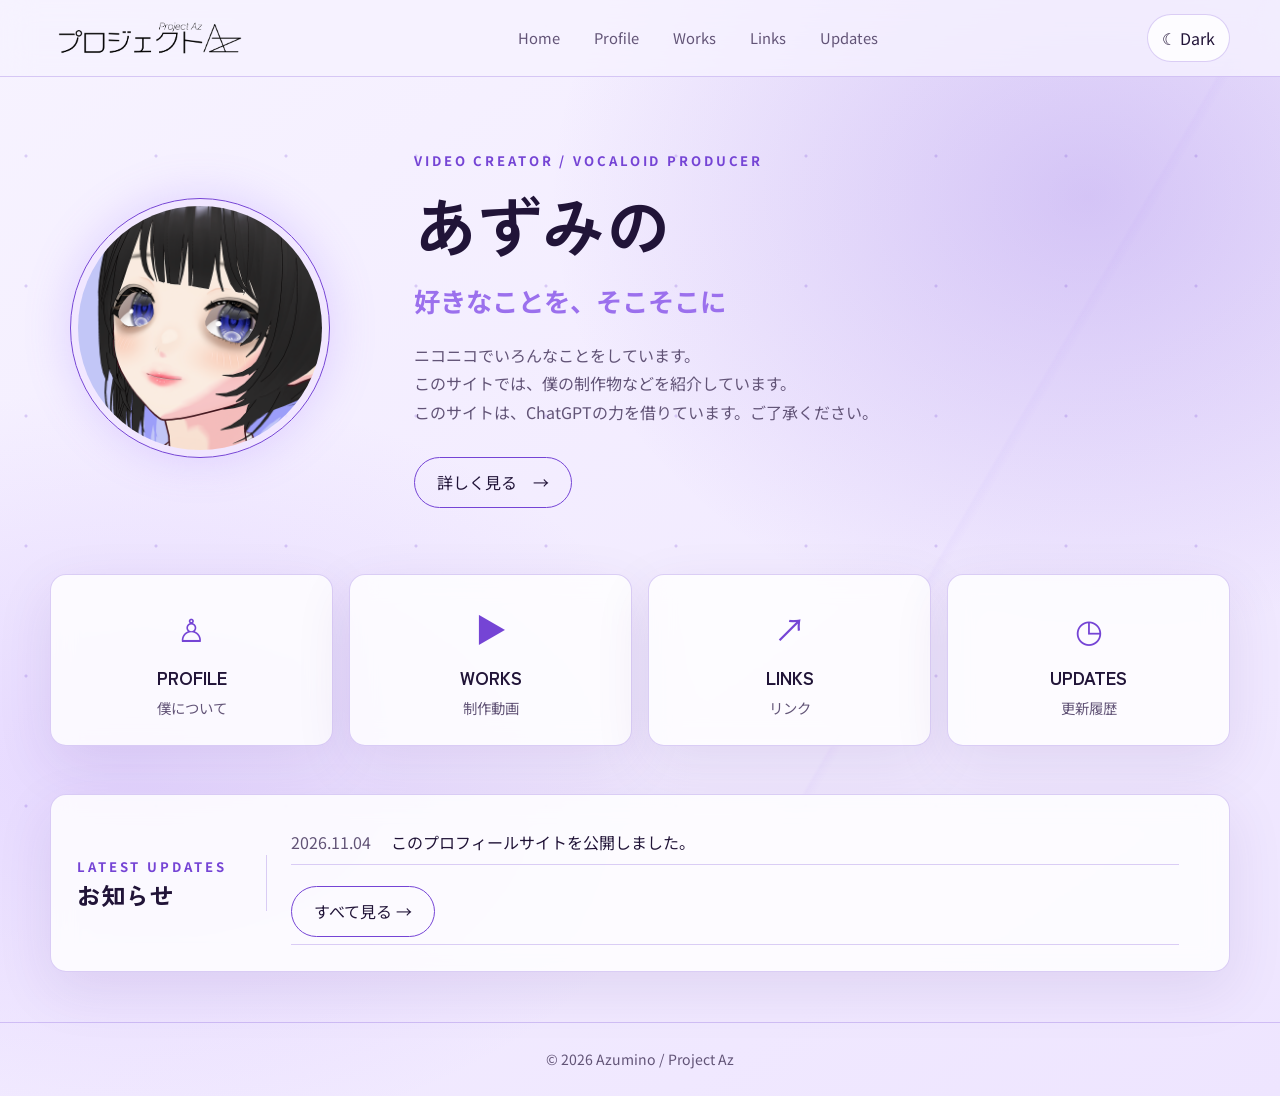
==== index.html @ 6a09c1cc "Add files via upload" ====
<!doctype html>
<html lang="ja"><head><meta charset="utf-8"><meta name="viewport" content="width=device-width, initial-scale=1">
<meta name="description" content="あずみの / Project Az のポートフォリオサイト"><title>Home | Project Az</title>
<link rel="stylesheet" href="css/style.css"></head><body>
<header class="site-header"><div class="container header-inner">
<a class="brand" href="index.html">
    <img src="images/logo.png" alt="Project Az">
</a>
<nav class="nav" aria-label="メインナビゲーション">
<a href="index.html">Home</a><a href="profile.html">Profile</a><a href="works.html">Works</a><a href="links.html">Links</a><a href="updates.html">Updates</a>
</nav><button class="theme-btn" data-theme-toggle aria-label="テーマ切り替え">☾ Dark</button>
</div></header><main class="container"><section class="hero">
<div class="avatar-wrap">
    <img src="images/avatar.png" alt="あずみののアイコン" class="avatar">
</div>
<div><div class="eyebrow">Video Creator / VOCALOID Producer</div>
<h1>あずみの</h1>
<p class="lead">好きなことを、そこそこに</p>
<p class="description">ニコニコでいろんなことをしています。<br>このサイトでは、僕の制作物などを紹介しています。<br>このサイトは、ChatGPTの力を借りています。ご了承ください。</p>
<a class="button" href="profile.html">詳しく見る　→</a></div>
</section>
<section class="menu-grid">
<a class="menu-card" href="profile.html"><span class="menu-icon">♙</span><h2>PROFILE</h2><p>僕について</p></a>
<a class="menu-card" href="works.html"><span class="menu-icon">▶</span><h2>WORKS</h2><p>制作動画</p></a>
<a class="menu-card" href="links.html"><span class="menu-icon">↗</span><h2>LINKS</h2><p>リンク</p></a>
<a class="menu-card" href="updates.html"><span class="menu-icon">◷</span><h2>UPDATES</h2><p>更新履歴</p></a>
</section>
<section class="panel news"><div class="news-title"><div class="eyebrow">Latest Updates</div><h2>お知らせ</h2></div>
<ul class="news-list"><li><time>2026.11.04</time><span>このプロフィールサイトを公開しました。</span></li><li>
<a class="button" href="updates.html">すべて見る →</a></section></main><footer><div class="container">© 2026 Azumino / Project Az</div></footer>
<script src="js/main.js"></script></body></html>
---- css/style.css ----
@import url('https://fonts.googleapis.com/css2?family=Noto+Sans+JP:wght@400;500;700;900&family=Zen+Kaku+Gothic+New:wght@400;700;900&display=swap');

:root {
  color-scheme: dark;
  --bg: #100b1d; --bg2: #1a1030; --surface: rgba(35, 24, 61, .72);
  --surface2: rgba(54, 36, 88, .62); --text: #f7f2ff; --muted: #c8bde0;
  --accent: #a987ff; --accent2: #d0baff; --line: rgba(177, 139, 255, .35);
  --shadow: 0 18px 55px rgba(0,0,0,.24);
}
[data-theme="light"] {
  color-scheme: light;
  --bg: #f7f3ff; --bg2: #eee5ff; --surface: rgba(255,255,255,.82);
  --surface2: rgba(240,230,255,.85); --text: #211438; --muted: #625477;
  --accent: #7544d5; --accent2: #9b70ed; --line: rgba(117,68,213,.25);
  --shadow: 0 18px 55px rgba(75,43,130,.10);
}
* { box-sizing: border-box; }
html { scroll-behavior: smooth; }
body {
  margin: 0; min-height: 100vh; color: var(--text);
  background:
    radial-gradient(ellipse at 85% 18%, rgba(121,76,220,.25), transparent 35%),
    radial-gradient(ellipse at 10% 70%, rgba(153,98,255,.16), transparent 35%),
    linear-gradient(145deg, var(--bg), var(--bg2));
  font-family: 'Noto Sans JP', sans-serif; line-height: 1.8;
}
body::before {
  content: ""; position: fixed; inset: 0; pointer-events: none; opacity: .22;
  background-image: linear-gradient(120deg, transparent 70%, rgba(160,120,255,.18) 70.2%, transparent 70.8%),
                    radial-gradient(circle at 20% 20%, var(--accent) 1px, transparent 2px);
  background-size: 100% 100%, 130px 130px; z-index: -1;
}
a { color: inherit; text-decoration: none; }
img { max-width: 100%; }
.container { width: min(1180px, calc(100% - 36px)); margin: auto; }
.site-header { border-bottom: 1px solid var(--line); background: color-mix(in srgb, var(--bg) 78%, transparent); backdrop-filter: blur(16px); position: sticky; top: 0; z-index: 20; }
.header-inner { min-height: 76px; display: flex; align-items: center; justify-content: space-between; gap: 22px; }
.brand {
    display: flex;
    align-items: center;
    white-space: nowrap;
}

.brand img {
    height: 48px;
    width: auto;
    max-width: 220px;
    object-fit: contain;
}

/* ライトモードでは白いロゴを黒にする */
[data-theme="light"] .brand img {
    filter: brightness(0);
}
.nav { display: flex; gap: 8px; align-items: center; flex-wrap: wrap; justify-content: center; }
.nav a { padding: 9px 13px; color: var(--muted); border-radius: 10px; font-size: .92rem; transition: .2s; }
.nav a:hover, .nav a.active { color: var(--text); background: var(--surface2); }
.theme-btn { border: 1px solid var(--line); color: var(--text); background: var(--surface); border-radius: 999px; padding: 9px 14px; cursor: pointer; font: inherit; }
.hero { display: grid; grid-template-columns: 300px 1fr; align-items: center; gap: clamp(28px, 5vw, 70px); padding: 72px 0 46px; }
.avatar-wrap { position: relative; width: 260px; aspect-ratio: 1; margin: auto; border-radius: 50%; padding: 7px; border: 1px solid var(--accent); box-shadow: 0 0 45px rgba(151,106,255,.25); background: var(--surface2); }
.avatar { width: 100%; height: 100%; border-radius: 50%; object-fit: cover; background: linear-gradient(135deg,#37245b,#9d7bea); display: block; place-items: center; text-align: center; font-size: 4rem; }
.eyebrow { color: var(--accent); text-transform: uppercase; letter-spacing: .22em; font-size: .82rem; font-weight: 700; }
h1,h2,h3 { font-family: 'Zen Kaku Gothic New', sans-serif; line-height: 1.35; }
.hero h1 { font-size: clamp(2.2rem, 5vw, 4rem); margin: 8px 0 10px; }
.hero h1 span { color: var(--accent); }
.lead { color: var(--accent2); font-size: clamp(1.15rem, 2.3vw, 1.65rem); font-weight: 700; margin: 0 0 12px; }
.description { color: var(--muted); max-width: 650px; }
.button { display: inline-flex; align-items: center; gap: 12px; border: 1px solid var(--accent); padding: 10px 22px; border-radius: 999px; margin-top: 14px; transition: .2s; }
.button:hover { background: var(--accent); color: #fff; transform: translateY(-2px); }
.menu-grid { display: grid; grid-template-columns: repeat(4,1fr); gap: 16px; margin: 20px 0 48px; }
.menu-card, .panel, .work-card { border: 1px solid var(--line); background: var(--surface); backdrop-filter: blur(12px); border-radius: 16px; box-shadow: var(--shadow); }
.menu-card { padding: 25px 20px; text-align: center; transition: .22s; }
.menu-card:hover { transform: translateY(-5px); border-color: var(--accent); background: var(--surface2); }
.menu-icon { display: block; font-size: 2rem; color: var(--accent); margin-bottom: 8px; }
.menu-card h2 { font-size: 1.12rem; margin: 0; }
.menu-card p { color: var(--muted); margin: 5px 0 0; font-size: .9rem; }
.news { display: grid; grid-template-columns: 190px 1fr auto; align-items: center; gap: 24px; padding: 24px 30px; margin-bottom: 50px; }
.news-title { border-right: 1px solid var(--line); padding-right: 20px; }
.news-title h2 { margin: 0; font-size: 1.5rem; }
.news-list { list-style: none; padding: 0; margin: 0; }
.news-list li { display: flex; gap: 20px; padding: 7px 0; border-bottom: 1px solid var(--line); }
.news-list time { color: var(--muted); white-space: nowrap; }
.page-head { padding: 64px 0 28px; }
.page-head h1 { font-size: clamp(2.2rem,5vw,3.5rem); margin: 8px 0; }
.page-head p { color: var(--muted); margin: 0; }
.content-grid { display: grid; grid-template-columns: repeat(2,1fr); gap: 18px; padding-bottom: 60px; }
.panel { padding: 26px; }
.panel h2 { margin-top: 0; }
.tag-list { display: flex; flex-wrap: wrap; gap: 8px; padding: 0; list-style: none; }
.tag-list li { border: 1px solid var(--line); color: var(--accent); border-radius: 999px; padding: 4px 12px; font-size: .88rem; }
.works-grid { display: grid; grid-template-columns: repeat(3,1fr); gap: 18px; padding-bottom: 60px; }
.work-card { overflow: hidden; transition: .2s; }
.work-card:hover { transform: translateY(-4px); border-color: var(--accent); }
.work-thumb { aspect-ratio: 16/9; display: grid; place-items: center; font-size: 2.8rem; color: var(--accent); background: linear-gradient(135deg, #281a45, #7551b9); }
[data-theme="light"] .work-thumb { background: linear-gradient(135deg,#e6d9ff,#bba0f4); }
.work-info { padding: 18px; }
.work-info h2 { margin: 0 0 6px; font-size: 1.15rem; }
.work-info p { color: var(--muted); margin: 0; font-size: .9rem; }
.link-list { display: grid; gap: 12px; padding-bottom: 60px; }
.link-item { display: flex; align-items: center; justify-content: space-between; padding: 18px 22px; border: 1px solid var(--line); background: var(--surface); border-radius: 14px; transition: .2s; }
.link-item:hover { border-color: var(--accent); transform: translateX(4px); }
.link-item small { color: var(--muted); display: block; }
.timeline { padding-bottom: 60px; }
.timeline-item { display: grid; grid-template-columns: 130px 1fr; gap: 20px; padding: 18px 0; border-bottom: 1px solid var(--line); }
.timeline-item time { color: var(--accent); }
footer { border-top: 1px solid var(--line); color: var(--muted); text-align: center; padding: 24px 0; font-size: .88rem; }
@media (max-width: 850px) {
  .header-inner { padding: 12px 0; flex-wrap: wrap; }
  .nav { order: 3; width: 100%; }
  .hero { grid-template-columns: 1fr; text-align: center; padding-top: 42px; }
  .avatar-wrap { width: 190px; }
  .description { margin: auto; }
  .menu-grid { grid-template-columns: repeat(2,1fr); }
  .news { grid-template-columns: 1fr; }
  .news-title { border-right: 0; border-bottom: 1px solid var(--line); padding: 0 0 12px; }
  .content-grid, .works-grid { grid-template-columns: 1fr 1fr; }
}
@media (max-width: 560px) {
  .brand { font-size: 1.35rem; }
  .nav a { padding: 7px 8px; font-size: .82rem; }
  .menu-grid, .content-grid, .works-grid { grid-template-columns: 1fr; }
  .news-list li { flex-direction: column; gap: 0; }
  .timeline-item { grid-template-columns: 1fr; gap: 3px; }
}
/* Works category filter */
.works-filter {
    display: flex;
    flex-wrap: wrap;
    gap: 10px;
    margin-bottom: 28px;
}

.filter-btn {
    padding: 9px 18px;
    border: 1px solid var(--line);
    border-radius: 999px;
    background: var(--surface);
    color: var(--text);
    font-family: inherit;
    font-size: 0.85rem;
    font-weight: 700;
    cursor: pointer;
    transition: 0.25s;
}

.filter-btn:hover {
    border-color: var(--accent);
    color: var(--accent);
    transform: translateY(-2px);
}

.filter-btn.active {
    background: var(--accent);
    color: white;
    border-color: var(--accent);
}

.work-card {
    transition: opacity 0.25s, transform 0.25s;
}

.work-card.hidden {
    display: none;
}
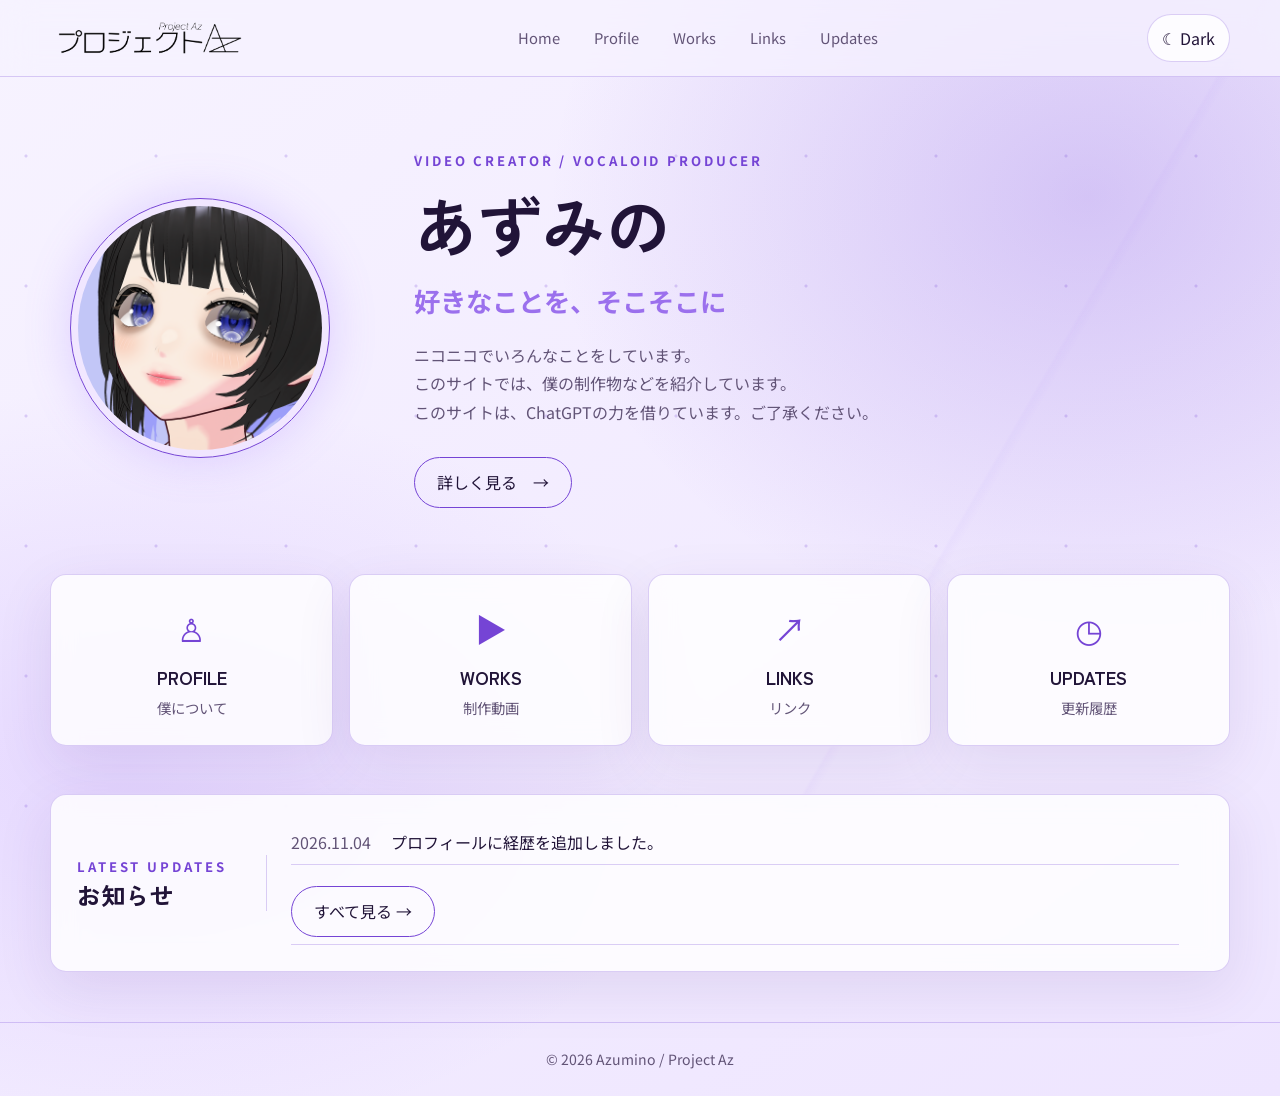
==== commit 6d69ea86: "Update index.html" ====
--- a/index.html
+++ b/index.html
@@ -26,6 +26,6 @@
 <a class="menu-card" href="updates.html"><span class="menu-icon">◷</span><h2>UPDATES</h2><p>更新履歴</p></a>
 </section>
 <section class="panel news"><div class="news-title"><div class="eyebrow">Latest Updates</div><h2>お知らせ</h2></div>
-<ul class="news-list"><li><time>2026.11.04</time><span>このプロフィールサイトを公開しました。</span></li><li>
+<ul class="news-list"><li><time>2026.11.04</time><span>プロフィールに経歴を追加しました。</span></li><li>
 <a class="button" href="updates.html">すべて見る →</a></section></main><footer><div class="container">© 2026 Azumino / Project Az</div></footer>
-<script src="js/main.js"></script></body></html>+<script src="js/main.js"></script></body></html>
--- a/css/style.css
+++ b/css/style.css
@@ -162,4 +162,55 @@
 
 .work-card.hidden {
     display: none;
+}
+/* Career Timeline */
+
+.timeline {
+    position: relative;
+    margin: 30px 0;
+    padding-left: 28px;
+    border-left: 2px solid var(--line);
+}
+
+.timeline-item {
+    position: relative;
+    margin-bottom: 32px;
+}
+
+.timeline-item::before {
+    content: "";
+    position: absolute;
+    left: -36px;
+    top: 7px;
+    width: 14px;
+    height: 14px;
+    border-radius: 50%;
+    background: var(--accent);
+    box-shadow: 0 0 12px var(--accent);
+}
+
+.timeline-date {
+    display: inline-block;
+    margin-bottom: 8px;
+    color: var(--accent);
+    font-weight: 700;
+    font-size: 0.9rem;
+}
+
+.timeline-content {
+    padding: 20px;
+    border: 1px solid var(--line);
+    border-radius: 16px;
+    background: var(--surface);
+    box-shadow: var(--shadow);
+}
+
+.timeline-content h3 {
+    margin: 0 0 8px;
+    color: var(--text);
+}
+
+.timeline-content p {
+    margin: 0;
+    color: var(--muted);
 }
